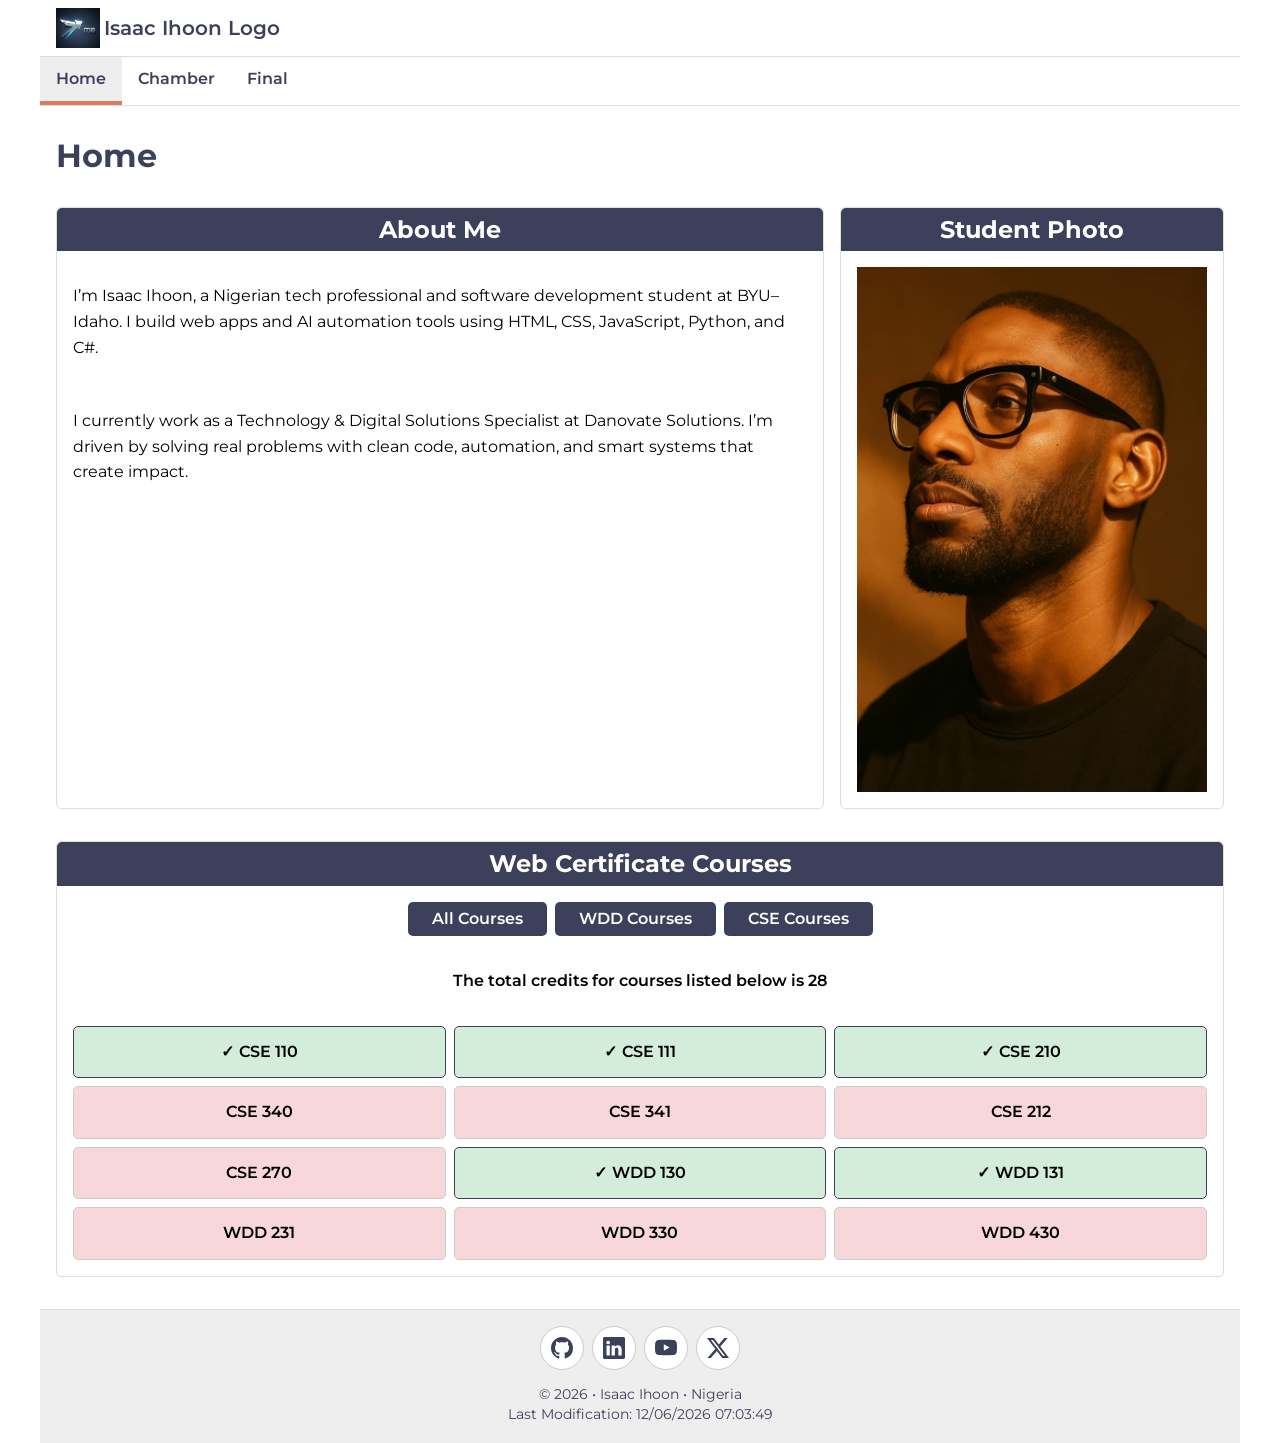
==== index.html @ 930b4a69 "Course Home Page Completed" ====
<!DOCTYPE html>
<html lang="en">
<head>
    <meta charset="UTF-8">
    <meta name="viewport" content="width=device-width, initial-scale=1.0">
    <title>WDD 231 - Isaac Ihoon - Home</title>
    <meta name="description" content="WDD 231 Web Frontend Development  course home page for Isaac Ihoon">
    <meta name="author" content="Isaac Ihoon">

    <!-- Google Fonts -->
    <link rel="preconnect" href="https://fonts.googleapis.com">
    <link rel="preconnect" href="https://fonts.gstatic.com" crossorigin>
    <link href="https://fonts.googleapis.com/css2?family=Montserrat:wght@400;600;700&display=swap" rel="stylesheet">

    <!-- CSS Files -->
    <link rel="stylesheet" href="styles/normalize.css">
    <link rel="stylesheet" href="styles/base.css">
    <link rel="stylesheet" href="styles/larger.css">

    <!-- JS Files -->
    <script src="scripts/naviagtion.js" defer></script>
    <script src="scripts/date.js" defer></script>
    <script src="scripts/course.js" defer></script>
</head>
<body>
    <header>
        <img src="images/logo.jpg" alt="Isaac Ihoon Logo" width="40" height="40">
        <span>Isaac Ihoon Logo</span>
        <button id="ham-btn" class="hamburger" aria-label="Toggle Menu"></button>
    </header>

    <nav id="nav-bar" class="navigation">
        <ul>
            <li class="current"><a href="index.html">Home</a></li>
            <li><a href="#">Chamber</a></li>
            <li><a href="#">Final</a></li>
        </ul>
    </nav>

    <main>
        <h1>Home</h1>

        <div class="hero-grid">
            <section class="about">
                <h2>About Me</h2>
                <p>
                    I’m Isaac Ihoon, a Nigerian tech professional and software development student at BYU–Idaho. I build web apps and AI automation tools using HTML, CSS, JavaScript, Python, and C#.
                </p>
                <p>
                    I currently work as a Technology & Digital Solutions Specialist at Danovate Solutions. I’m driven by solving real problems with clean code, automation, and smart systems that create impact.
                </p>
            </section>

            <section class="photo">
                <h2>Student Photo</h2>
                <img src="images/profile.jpg" alt="Isaac Ihoon Profile Photo" width="300" height="400" loading="lazy">
            </section>
        </div>

        <section class="courses">
            <h2>Web Certificate Courses</h2>
            <div class="course-buttons">
                <button id="all">All Courses</button>
                <button id="wdd">WDD Courses</button>
                <button id="cse">CSE Courses</button>
            </div>
            <p>The total credits for courses listed below is <span id="total-credits">0</span></p>
            <div id="course-cards" class="cards"></div>
        </section>
    </main>

    <footer>
        <div class="social">
            <a href="https://www.github.com/isaacihoon-python" target="_blank"><img src="images/github.svg" alt="GitHub" width="22" height="22"></a>
            <a href="https://www.linkedin.com/in/ihoon-a-isaac" target="_blank"><img src="images/linkedin.svg" alt="LinkedIn" width="22" height="22"></a>
            <a href="#" target="_blank"><img src="images/youtube.svg" alt="YouTube" width="22" height="22"></a>
            <a href="https://x.com/TheGhostforex" target="_blank"><img src="images/twitter-x.svg" alt="Twitter X" width="22" height="22"></a>
        </div>
        <p>&copy; <span id="currentyear"></span> • Isaac Ihoon • Nigeria</p>
        <p id="lastModified"></p>
    </footer>
</body>
</html>
---- styles/base.css ----
/* COLOR SCHEME
terra cotta #E07A5F
deep slate blue #3D405B
*/

/******************* SITE WIDE ****************/
* {
    font-family: "Montserrat", sans-serif;
    box-sizing: border-box;
}

body {
    min-width: 320px;
    overflow-x: hidden;
}

/*************** HEADER ****************/
header {
    display: grid;
    grid-template-columns: 40px auto 44px;
    padding: 0.5rem 1rem;
    align-items: center;
    border-bottom: 1px solid #ddd;
    column-gap: 0.5rem;
    background-color: #fff;
}

header img {
    display: block;
    width: 44px;
    height: 44px auto;
}

header span {
    font-size: 1.25rem;
    font-weight: 600;
    color: #3D405B;
}

/**************** HAMBURGER ****************/
.hamburger {
    background: none;
    border: none;
    color: #3D405B;
    cursor: pointer;
    font-size: 2rem;
}

.hamburger::before {
    content: "☰";
}

.hamburger.show::before {
    content: "×";
}

/**************** NAVIGATION ****************/
.navigation {
    display: none;
}

.navigation.show {
    display: block;
}

.navigation ul {
    list-style-type: none;
    margin: 0;
    padding: 0;
}

.navigation a {
    display: block;
    padding: 0.8rem 1rem;
    color: #3D405B;
    text-decoration: none;
    border-bottom: 1px solid #ddd;
    font-weight: 600;
}

.navigation li.current a {
    background-color: #eee;
    border-left: 4px solid #E07A5F;
}

.navigation a:hover {
    background-color: #E07A5F;
    color: #fff;
}

/**************** MAIN ****************/
main {
    padding: 1rem;
    max-width: 1200px;
    margin: 0 auto;
}

h1 {
    color: #3D405B;
    margin: 1rem 0;
}

h2 {
    background-color: #3D405B;
    color: #fff;
    padding: 0.5rem;
    text-align: center;
    margin: 0;
    border-radius: 5px 5px 0 0;
}

section {
    margin: 1rem 0;
    border: 1px solid #ddd;
    border-radius: 5px;
    background-color: #fff;
}

section p {
    padding: 1rem;
    line-height: 1.6;
}

.about p {
    margin-bottom: 1rem;
    line-height: 1.6;
}
.about p:last-child {
    margin-bottom: 0;
}

.hero-grid {
    display: grid;
    gap: 1rem;
}

.photo img {
    width: 100%;
    height: auto;
    display: block;
    padding: 1rem;
}

/**************** COURSE SECTION ****************/
.course-buttons {
    display: flex;
    gap: 0.5rem;
    padding: 1rem;
    justify-content: center;
    flex-wrap: wrap;
}

.course-buttons button {
    background-color: #3D405B;
    color: #fff;
    border: none;
    padding: 0.5rem 1.5rem;
    border-radius: 5px;
    cursor: pointer;
    font-weight: 600;
}

.course-buttons button:hover {
    background-color: #E07A5F;
}

.courses p {
    text-align: center;
    font-weight: 600;
    padding: 0 1rem;
}

.cards {
    display: grid;
    grid-template-columns: 1fr;
    gap: 0.5rem;
    padding: 1rem;
}

.card {
    padding: 1rem;
    border-radius: 5px;
    text-align: center;
    font-weight: 600;
    border: 1px solid #ccc;
}

.card.completed {
    background-color: #d4edda;
    border-color: #3D405B;
}

.card.completed::before {
    content: "✓ ";
    font-weight: 700;
}

.card.incomplete {
    background-color: #f8d7da;
}

/**************** FOOTER ****************/
footer {
    background-color: #eee;
    padding: 1rem;
    text-align: center;
    border-top: 1px solid #ddd;
}

.social {
    display: flex;
    justify-content: center;
    gap: 0.5rem;
    margin-bottom: 1rem;
}

.social a {
    display: flex;
    justify-content: center;
    align-items: center;
    width: 44px;
    height: 44px;
    border: 1px solid #ccc;
    border-radius: 22px;
    background-color: #fff;
}

.social img {
    width: 22px;
    height: 22px;
}

.social a:hover {
    background-color: #ddd;
}

footer p {
    margin: 0.25rem 0;
    color: #3D405B;
    font-size: 0.9rem;
}
---- styles/larger.css ----
@media only screen and (min-width: 38rem) {
    header, nav, main, footer {
        max-width: 1200px;
        margin: 0 auto;
    }

    header {
        grid-template-columns: 40px auto;
    }

   .hamburger {
        display: none;
    }

   .navigation {
        display: block;
        border-bottom: 1px solid #ddd;
    }

   .navigation ul {
        display: flex;
    }

   .navigation a {
        border: none;
        border-bottom: none;
    }

   .navigation li.current a {
        border-left: none;
        border-bottom: 4px solid #E07A5F;
    }

   .hero-grid {
        grid-template-columns: 2fr 1fr;
    }

   .cards {
        grid-template-columns: repeat(3, 1fr);
    }
}
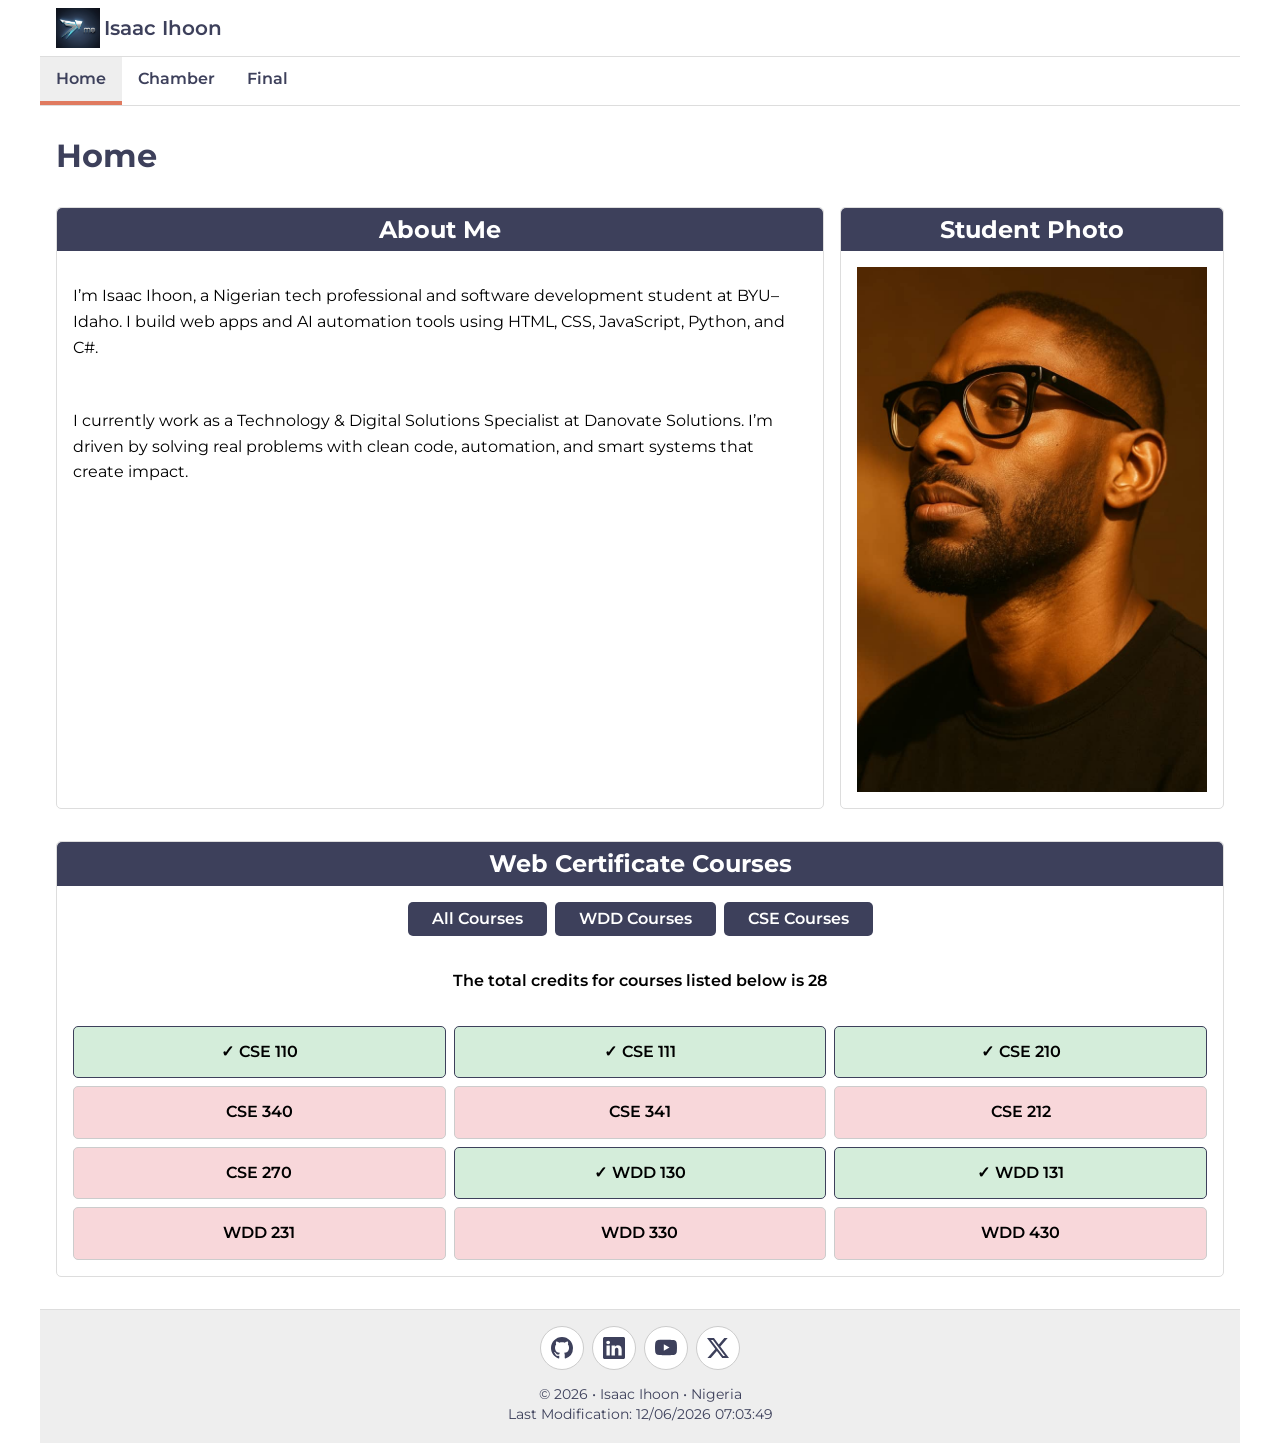
==== commit 1e9159d2: "Fix OG image URL typo and favicon rel" ====
--- a/index.html
+++ b/index.html
@@ -4,8 +4,18 @@
     <meta charset="UTF-8">
     <meta name="viewport" content="width=device-width, initial-scale=1.0">
     <title>WDD 231 - Isaac Ihoon - Home</title>
-    <meta name="description" content="WDD 231 Web Frontend Development  course home page for Isaac Ihoon">
+    <meta name="description" content="WDD 231 Web Frontend Development course home page for Isaac Ihoon">
     <meta name="author" content="Isaac Ihoon">
+
+    <!-- favicon -->
+    <link rel="icon" href="images/favicon.ico">
+
+    <!-- Social Media Meta Tags -->
+  <meta property="og:title" content="WDD 231 - Web Frontend Development ">
+  <meta property="og:description" content="WDD 231 Course Home Page for Isaac Ihoon. Projects and assignments for Web Frontend Development at BYU-Idaho.">
+  <meta property="og:image" content="https://isaacihoon-python.github.io/wdd231/images/social-preview.webp">
+  <meta property="og:url" content="https://isaacihoon-python.github.io/wdd231/">
+  <meta property="og:type" content="website">
 
     <!-- Google Fonts -->
     <link rel="preconnect" href="https://fonts.googleapis.com">
@@ -18,14 +28,14 @@
     <link rel="stylesheet" href="styles/larger.css">
 
     <!-- JS Files -->
-    <script src="scripts/naviagtion.js" defer></script>
+    <script src="scripts/navigation.js" defer></script>
     <script src="scripts/date.js" defer></script>
     <script src="scripts/course.js" defer></script>
 </head>
 <body>
     <header>
         <img src="images/logo.jpg" alt="Isaac Ihoon Logo" width="40" height="40">
-        <span>Isaac Ihoon Logo</span>
+        <span>Isaac Ihoon </span>
         <button id="ham-btn" class="hamburger" aria-label="Toggle Menu"></button>
     </header>
 
@@ -73,7 +83,7 @@
         <div class="social">
             <a href="https://www.github.com/isaacihoon-python" target="_blank"><img src="images/github.svg" alt="GitHub" width="22" height="22"></a>
             <a href="https://www.linkedin.com/in/ihoon-a-isaac" target="_blank"><img src="images/linkedin.svg" alt="LinkedIn" width="22" height="22"></a>
-            <a href="#" target="_blank"><img src="images/youtube.svg" alt="YouTube" width="22" height="22"></a>
+            <a href="https://youtube.com/@ihoonisaac?si=UKtKgXGxX9wlKG9N" target="_blank"><img src="images/youtube.svg" alt="YouTube" width="22" height="22"></a>
             <a href="https://x.com/TheGhostforex" target="_blank"><img src="images/twitter-x.svg" alt="Twitter X" width="22" height="22"></a>
         </div>
         <p>&copy; <span id="currentyear"></span> • Isaac Ihoon • Nigeria</p>
--- a/styles/base.css
+++ b/styles/base.css
@@ -28,7 +28,7 @@
 header img {
     display: block;
     width: 44px;
-    height: 44px auto;
+    height: auto;
 }
 
 header span {
